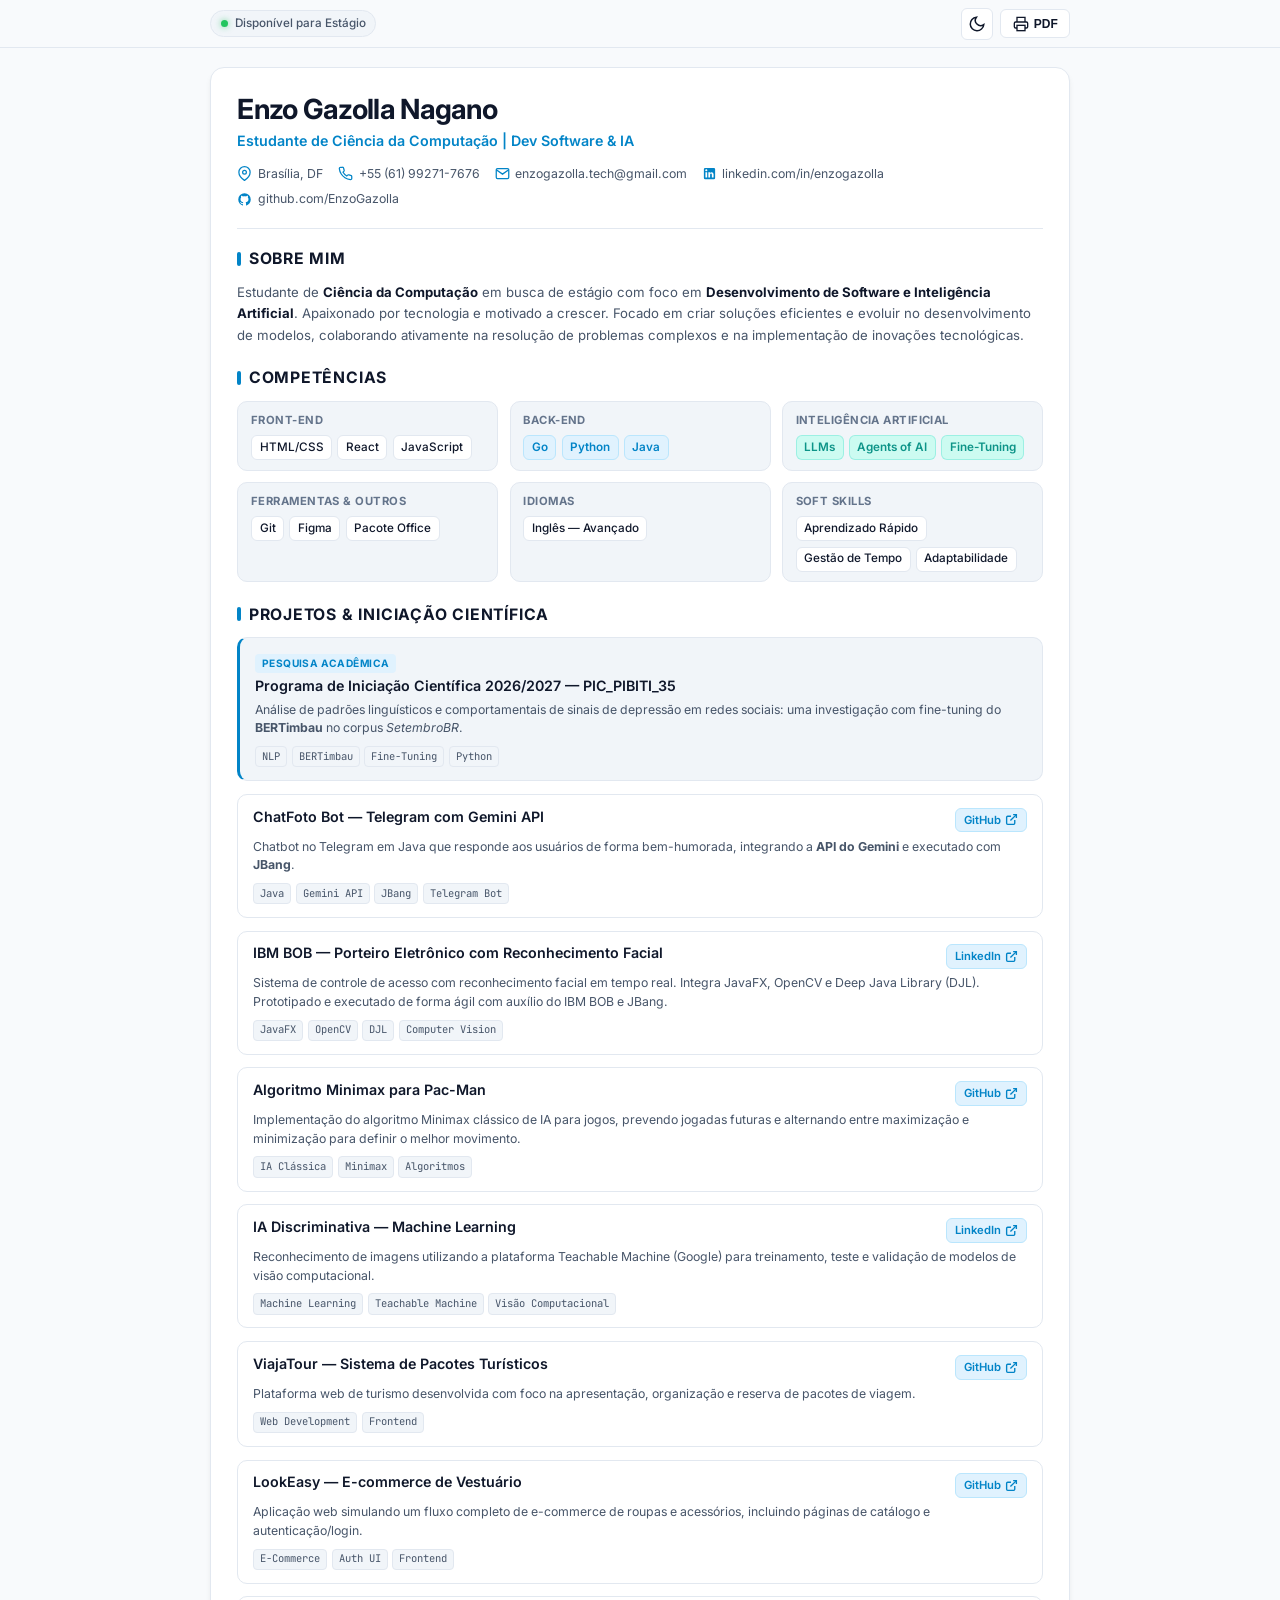
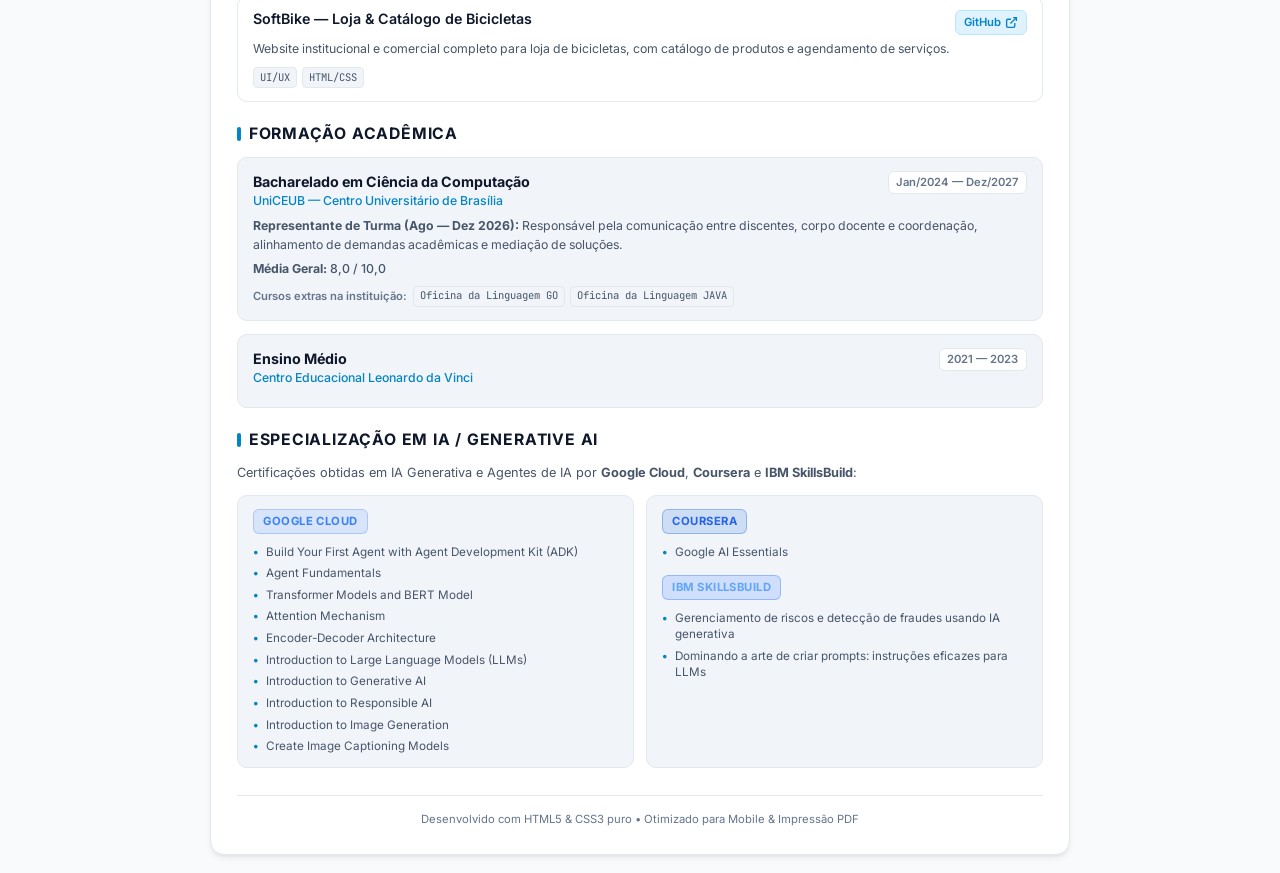
==== index.html @ aa47445e "Criacao do Curriculo" ====
<!DOCTYPE html>
<html lang="pt-BR">
<head>
  <meta charset="UTF-8">
  <meta name="viewport" content="width=device-width, initial-scale=1.0">
  <title>Currículo | Enzo Gazolla Nagano</title>
  <meta name="description" content="Currículo de Enzo Gazolla Nagano - Estudante de Ciência da Computação, Desenvolvimento de Software e Inteligência Artificial.">
  
  <!-- Fontes do Google -->
  <link rel="preconnect" href="https://fonts.googleapis.com">
  <link rel="preconnect" href="https://fonts.gstatic.com" crossorigin>
  <link href="https://fonts.googleapis.com/css2?family=Inter:wght@400;500;600;700&family=JetBrains+Mono:wght@400;500&display=swap" rel="stylesheet">
  
  <!-- Estilos -->
  <link rel="stylesheet" href="style.css">
</head>
<body>

  <!-- Barra de Ações Rápidas (Mobile / Desktop) -->
  <nav class="action-bar no-print" aria-label="Ações rápidas">
    <div class="action-bar-inner">
      <span class="status-badge"><span class="dot"></span> Disponível para Estágio</span>
      <div class="action-buttons">
        <button id="theme-toggle" class="btn btn-icon" aria-label="Alternar Tema" title="Alternar tema claro/escuro">
          <svg class="sun-icon" viewBox="0 0 24 24" width="18" height="18" fill="none" stroke="currentColor" stroke-width="2"><circle cx="12" cy="12" r="5"/><path d="M12 1v2M12 21v2M4.22 4.22l1.42 1.42M18.36 18.36l1.42 1.42M1 12h2M21 12h2M4.22 19.78l1.42-1.42M18.36 5.64l1.42-1.42"/></svg>
          <svg class="moon-icon" viewBox="0 0 24 24" width="18" height="18" fill="none" stroke="currentColor" stroke-width="2"><path d="M21 12.79A9 9 0 1 1 11.21 3 7 7 0 0 0 21 12.79z"/></svg>
        </button>
        <button onclick="window.print()" class="btn btn-outline" title="Salvar como PDF / Imprimir">
          <svg viewBox="0 0 24 24" width="16" height="16" fill="none" stroke="currentColor" stroke-width="2"><polyline points="6 9 6 2 18 2 18 9"/><path d="M6 18H4a2 2 0 0 1-2-2v-5a2 2 0 0 1 2-2h16a2 2 0 0 1 2 2v5a2 2 0 0 1-2 2h-2"/><rect x="6" y="14" width="12" height="8"/></svg>
          <span>PDF</span>
        </button>
      </div>
    </div>
  </nav>

  <!-- Container Principal do Currículo -->
  <main class="resume-container">
    
    <!-- Cabeçalho / Informações Pessoais -->
    <header class="header">
      <div class="header-main">
        <h1 class="name">Enzo Gazolla Nagano</h1>
        <p class="role-badge">Estudante de Ciência da Computação | Dev Software &amp; IA</p>
      </div>

      <!-- Links de Contato Rápidos -->
      <ul class="contact-list" aria-label="Contatos e Links">
        <li class="contact-item">
          <svg viewBox="0 0 24 24" width="15" height="15" fill="none" stroke="currentColor" stroke-width="2"><path d="M21 10c0 7-9 13-9 13s-9-6-9-13a9 9 0 0 1 18 0z"/><circle cx="12" cy="10" r="3"/></svg>
          <span>Brasília, DF</span>
        </li>
        <li class="contact-item">
          <a href="tel:+5561992717676" title="Ligar para Enzo">
            <svg viewBox="0 0 24 24" width="15" height="15" fill="none" stroke="currentColor" stroke-width="2"><path d="M22 16.92v3a2 2 0 0 1-2.18 2 19.79 19.79 0 0 1-8.63-3.07 19.5 19.5 0 0 1-6-6 19.79 19.79 0 0 1-3.07-8.67A2 2 0 0 1 4.11 2h3a2 2 0 0 1 2 1.72 12.84 12.84 0 0 0 .7 2.81 2 2 0 0 1-.45 2.11L8.09 9.91a16 16 0 0 0 6 6l1.27-1.27a2 2 0 0 1 2.11-.45 12.84 12.84 0 0 0 2.81.7A2 2 0 0 1 22 16.92z"/></svg>
            <span>+55 (61) 99271-7676</span>
          </a>
        </li>
        <li class="contact-item">
          <a href="mailto:enzogazolla.tech@gmail.com" title="Enviar e-mail">
            <svg viewBox="0 0 24 24" width="15" height="15" fill="none" stroke="currentColor" stroke-width="2"><path d="M4 4h16c1.1 0 2 .9 2 2v12c0 1.1-.9 2-2 2H4c-1.1 0-2-.9-2-2V6c0-1.1.9-2 2-2z"/><polyline points="22,6 12,13 2,6"/></svg>
            <span>enzogazolla.tech@gmail.com</span>
          </a>
        </li>
        <li class="contact-item">
          <a href="https://www.linkedin.com/in/enzogazolla" target="_blank" rel="noopener noreferrer" title="LinkedIn de Enzo Gazolla">
            <svg viewBox="0 0 24 24" width="15" height="15" fill="currentColor"><path d="M19 3a2 2 0 0 1 2 2v14a2 2 0 0 1-2 2H5a2 2 0 0 1-2-2V5a2 2 0 0 1 2-2h14m-.5 15.5v-5.3a3.26 3.26 0 0 0-3.26-3.26c-.85 0-1.84.52-2.28 1.3v-1.11h-2.79v8.37h2.79v-4.93c0-.77.62-1.4 1.39-1.4a1.4 1.4 0 0 1 1.4 1.4v4.93h2.75M6.88 8.56a1.68 1.68 0 0 0 1.68-1.68c0-.93-.75-1.69-1.68-1.69a1.69 1.69 0 0 0-1.69 1.69c0 .93.76 1.68 1.69 1.68m1.39 9.94v-8.37H5.5v8.37h2.77z"/></svg>
            <span>linkedin.com/in/enzogazolla</span>
          </a>
        </li>
        <li class="contact-item">
          <a href="https://github.com/EnzoGazolla" target="_blank" rel="noopener noreferrer" title="GitHub de Enzo Gazolla">
            <svg viewBox="0 0 24 24" width="15" height="15" fill="currentColor"><path d="M12 2A10 10 0 0 0 2 12c0 4.42 2.87 8.17 6.84 9.5.5.08.66-.23.66-.5v-1.69c-2.77.6-3.36-1.34-3.36-1.34-.46-1.16-1.11-1.47-1.11-1.47-.91-.62.07-.6.07-.6 1 .07 1.53 1.03 1.53 1.03.87 1.52 2.34 1.07 2.91.83.1-.65.35-1.09.63-1.34-2.22-.25-4.55-1.11-4.55-4.92 0-1.11.38-2 1.03-2.71-.1-.25-.45-1.29.1-2.64 0 0 .84-.27 2.75 1.02.79-.22 1.65-.33 2.5-.33.85 0 1.71.11 2.5.33 1.91-1.29 2.75-1.02 2.75-1.02.55 1.35.2 2.39.1 2.64.65.71 1.03 1.6 1.03 2.71 0 3.82-2.34 4.66-4.57 4.91.36.31.69.92.69 1.85V21c0 .27.16.59.67.5C19.14 20.16 22 16.42 22 12A10 10 0 0 0 12 2z"/></svg>
            <span>github.com/EnzoGazolla</span>
          </a>
        </li>
      </ul>
    </header>

    <!-- Resumo Profissional -->
    <section class="section" aria-labelledby="sec-resumo">
      <h2 id="sec-resumo" class="section-title">
        <span class="title-bar"></span> Sobre Mim
      </h2>
      <p class="summary-text">
        Estudante de <strong>Ciência da Computação</strong> em busca de estágio com foco em <strong>Desenvolvimento de Software e Inteligência Artificial</strong>. Apaixonado por tecnologia e motivado a crescer. Focado em criar soluções eficientes e evoluir no desenvolvimento de modelos, colaborando ativamente na resolução de problemas complexos e na implementação de inovações tecnológicas.
      </p>
    </section>

    <!-- Competências / Skills -->
    <section class="section" aria-labelledby="sec-skills">
      <h2 id="sec-skills" class="section-title">
        <span class="title-bar"></span> Competências
      </h2>
      
      <div class="skills-grid">
        <div class="skill-group">
          <span class="skill-category">Front-End</span>
          <div class="chips">
            <span class="chip">HTML/CSS</span>
            <span class="chip">React</span>
            <span class="chip">JavaScript</span>
          </div>
        </div>

        <div class="skill-group">
          <span class="skill-category">Back-End</span>
          <div class="chips">
            <span class="chip chip-highlight">Go</span>
            <span class="chip chip-highlight">Python</span>
            <span class="chip chip-highlight">Java</span>
          </div>
        </div>

        <div class="skill-group">
          <span class="skill-category">Inteligência Artificial</span>
          <div class="chips">
            <span class="chip chip-ai">LLMs</span>
            <span class="chip chip-ai">Agents of AI</span>
            <span class="chip chip-ai">Fine-Tuning</span>
          </div>
        </div>

        <div class="skill-group">
          <span class="skill-category">Ferramentas &amp; Outros</span>
          <div class="chips">
            <span class="chip">Git</span>
            <span class="chip">Figma</span>
            <span class="chip">Pacote Office</span>
          </div>
        </div>

        <div class="skill-group">
          <span class="skill-category">Idiomas</span>
          <div class="chips">
            <span class="chip">Inglês — Avançado</span>
          </div>
        </div>

        <div class="skill-group">
          <span class="skill-category">Soft Skills</span>
          <div class="chips">
            <span class="chip">Aprendizado Rápido</span>
            <span class="chip">Gestão de Tempo</span>
            <span class="chip">Adaptabilidade</span>
          </div>
        </div>
      </div>
    </section>

    <!-- Projetos -->
    <section class="section" aria-labelledby="sec-projetos">
      <h2 id="sec-projetos" class="section-title">
        <span class="title-bar"></span> Projetos &amp; Iniciação Científica
      </h2>

      <div class="projects-list">
        
        <!-- Projeto Destaque: Iniciação Científica -->
        <article class="project-card highlight-card">
          <div class="project-header">
            <div>
              <span class="project-tag">Pesquisa Acadêmica</span>
              <h3 class="project-title">Programa de Iniciação Científica 2026/2027 — PIC_PIBITI_35</h3>
            </div>
          </div>
          <p class="project-desc">
            Análise de padrões linguísticos e comportamentais de sinais de depressão em redes sociais: uma investigação com fine-tuning do <strong>BERTimbau</strong> no corpus <em>SetembroBR</em>.
          </p>
          <div class="project-techs">
            <span class="mini-tag">NLP</span>
            <span class="mini-tag">BERTimbau</span>
            <span class="mini-tag">Fine-Tuning</span>
            <span class="mini-tag">Python</span>
          </div>
        </article>

        <!-- ChatFoto Bot -->
        <article class="project-card">
          <div class="project-header">
            <div>
              <h3 class="project-title">ChatFoto Bot — Telegram com Gemini API</h3>
            </div>
            <a href="https://github.com/EnzoGazolla/ChatFoto" target="_blank" rel="noopener noreferrer" class="project-link" aria-label="Ver ChatFoto no GitHub">
              <span>GitHub</span>
              <svg viewBox="0 0 24 24" width="13" height="13" fill="none" stroke="currentColor" stroke-width="2.5"><path d="M18 13v6a2 2 0 0 1-2 2H5a2 2 0 0 1-2-2V8a2 2 0 0 1 2-2h6"/><polyline points="15 3 21 3 21 9"/><line x1="10" y1="14" x2="21" y2="3"/></svg>
            </a>
          </div>
          <p class="project-desc">
            Chatbot no Telegram em Java que responde aos usuários de forma bem-humorada, integrando a <strong>API do Gemini</strong> e executado com <strong>JBang</strong>.
          </p>
          <div class="project-techs">
            <span class="mini-tag">Java</span>
            <span class="mini-tag">Gemini API</span>
            <span class="mini-tag">JBang</span>
            <span class="mini-tag">Telegram Bot</span>
          </div>
        </article>

        <!-- IBM BOB -->
        <article class="project-card">
          <div class="project-header">
            <div>
              <h3 class="project-title">IBM BOB — Porteiro Eletrônico com Reconhecimento Facial</h3>
            </div>
            <a href="https://www.linkedin.com/feed/update/urn:li:activity:7481049067029118977/" target="_blank" rel="noopener noreferrer" class="project-link" aria-label="Ver demonstração no LinkedIn">
              <span>LinkedIn</span>
              <svg viewBox="0 0 24 24" width="13" height="13" fill="none" stroke="currentColor" stroke-width="2.5"><path d="M18 13v6a2 2 0 0 1-2 2H5a2 2 0 0 1-2-2V8a2 2 0 0 1 2-2h6"/><polyline points="15 3 21 3 21 9"/><line x1="10" y1="14" x2="21" y2="3"/></svg>
            </a>
          </div>
          <p class="project-desc">
            Sistema de controle de acesso com reconhecimento facial em tempo real. Integra JavaFX, OpenCV e Deep Java Library (DJL). Prototipado e executado de forma ágil com auxílio do IBM BOB e JBang.
          </p>
          <div class="project-techs">
            <span class="mini-tag">JavaFX</span>
            <span class="mini-tag">OpenCV</span>
            <span class="mini-tag">DJL</span>
            <span class="mini-tag">Computer Vision</span>
          </div>
        </article>

        <!-- Minimax Pac-Man -->
        <article class="project-card">
          <div class="project-header">
            <div>
              <h3 class="project-title">Algoritmo Minimax para Pac-Man</h3>
            </div>
            <a href="https://github.com/EnzoGazolla/PacMan" target="_blank" rel="noopener noreferrer" class="project-link" aria-label="Ver Pac-Man no GitHub">
              <span>GitHub</span>
              <svg viewBox="0 0 24 24" width="13" height="13" fill="none" stroke="currentColor" stroke-width="2.5"><path d="M18 13v6a2 2 0 0 1-2 2H5a2 2 0 0 1-2-2V8a2 2 0 0 1 2-2h6"/><polyline points="15 3 21 3 21 9"/><line x1="10" y1="14" x2="21" y2="3"/></svg>
            </a>
          </div>
          <p class="project-desc">
            Implementação do algoritmo Minimax clássico de IA para jogos, prevendo jogadas futuras e alternando entre maximização e minimização para definir o melhor movimento.
          </p>
          <div class="project-techs">
            <span class="mini-tag">IA Clássica</span>
            <span class="mini-tag">Minimax</span>
            <span class="mini-tag">Algoritmos</span>
          </div>
        </article>

        <!-- IA Discriminativa -->
        <article class="project-card">
          <div class="project-header">
            <div>
              <h3 class="project-title">IA Discriminativa — Machine Learning</h3>
            </div>
            <a href="https://www.linkedin.com/feed/update/urn:li:activity:7485376964418129920/" target="_blank" rel="noopener noreferrer" class="project-link" aria-label="Ver IA Discriminativa no LinkedIn">
              <span>LinkedIn</span>
              <svg viewBox="0 0 24 24" width="13" height="13" fill="none" stroke="currentColor" stroke-width="2.5"><path d="M18 13v6a2 2 0 0 1-2 2H5a2 2 0 0 1-2-2V8a2 2 0 0 1 2-2h6"/><polyline points="15 3 21 3 21 9"/><line x1="10" y1="14" x2="21" y2="3"/></svg>
            </a>
          </div>
          <p class="project-desc">
            Reconhecimento de imagens utilizando a plataforma Teachable Machine (Google) para treinamento, teste e validação de modelos de visão computacional.
          </p>
          <div class="project-techs">
            <span class="mini-tag">Machine Learning</span>
            <span class="mini-tag">Teachable Machine</span>
            <span class="mini-tag">Visão Computacional</span>
          </div>
        </article>

        <!-- ViajaTour -->
        <article class="project-card">
          <div class="project-header">
            <div>
              <h3 class="project-title">ViajaTour — Sistema de Pacotes Turísticos</h3>
            </div>
            <a href="https://github.com/EnzoGazolla/viajaTour" target="_blank" rel="noopener noreferrer" class="project-link" aria-label="Ver ViajaTour no GitHub">
              <span>GitHub</span>
              <svg viewBox="0 0 24 24" width="13" height="13" fill="none" stroke="currentColor" stroke-width="2.5"><path d="M18 13v6a2 2 0 0 1-2 2H5a2 2 0 0 1-2-2V8a2 2 0 0 1 2-2h6"/><polyline points="15 3 21 3 21 9"/><line x1="10" y1="14" x2="21" y2="3"/></svg>
            </a>
          </div>
          <p class="project-desc">
            Plataforma web de turismo desenvolvida com foco na apresentação, organização e reserva de pacotes de viagem.
          </p>
          <div class="project-techs">
            <span class="mini-tag">Web Development</span>
            <span class="mini-tag">Frontend</span>
          </div>
        </article>

        <!-- LookEasy -->
        <article class="project-card">
          <div class="project-header">
            <div>
              <h3 class="project-title">LookEasy — E-commerce de Vestuário</h3>
            </div>
            <a href="https://github.com/EnzoGazolla/ProjetoLookEasy" target="_blank" rel="noopener noreferrer" class="project-link" aria-label="Ver LookEasy no GitHub">
              <span>GitHub</span>
              <svg viewBox="0 0 24 24" width="13" height="13" fill="none" stroke="currentColor" stroke-width="2.5"><path d="M18 13v6a2 2 0 0 1-2 2H5a2 2 0 0 1-2-2V8a2 2 0 0 1 2-2h6"/><polyline points="15 3 21 3 21 9"/><line x1="10" y1="14" x2="21" y2="3"/></svg>
            </a>
          </div>
          <p class="project-desc">
            Aplicação web simulando um fluxo completo de e-commerce de roupas e acessórios, incluindo páginas de catálogo e autenticação/login.
          </p>
          <div class="project-techs">
            <span class="mini-tag">E-Commerce</span>
            <span class="mini-tag">Auth UI</span>
            <span class="mini-tag">Frontend</span>
          </div>
        </article>

        <!-- SoftBike -->
        <article class="project-card">
          <div class="project-header">
            <div>
              <h3 class="project-title">SoftBike — Loja &amp; Catálogo de Bicicletas</h3>
            </div>
            <a href="https://github.com/EnzoGazolla/SoftBike" target="_blank" rel="noopener noreferrer" class="project-link" aria-label="Ver SoftBike no GitHub">
              <span>GitHub</span>
              <svg viewBox="0 0 24 24" width="13" height="13" fill="none" stroke="currentColor" stroke-width="2.5"><path d="M18 13v6a2 2 0 0 1-2 2H5a2 2 0 0 1-2-2V8a2 2 0 0 1 2-2h6"/><polyline points="15 3 21 3 21 9"/><line x1="10" y1="14" x2="21" y2="3"/></svg>
            </a>
          </div>
          <p class="project-desc">
            Website institucional e comercial completo para loja de bicicletas, com catálogo de produtos e agendamento de serviços.
          </p>
          <div class="project-techs">
            <span class="mini-tag">UI/UX</span>
            <span class="mini-tag">HTML/CSS</span>
          </div>
        </article>

      </div>
    </section>

    <!-- Educação e Formação -->
    <section class="section" aria-labelledby="sec-educacao">
      <h2 id="sec-educacao" class="section-title">
        <span class="title-bar"></span> Formação Acadêmica
      </h2>

      <div class="timeline">
        <div class="timeline-item">
          <div class="timeline-header">
            <div>
              <h3 class="timeline-role">Bacharelado em Ciência da Computação</h3>
              <p class="timeline-place">UniCEUB — Centro Universitário de Brasília</p>
            </div>
            <span class="timeline-period">Jan/2024 — Dez/2027</span>
          </div>
          <div class="timeline-content">
            <p><strong>Representante de Turma (Ago — Dez 2026):</strong> Responsável pela comunicação entre discentes, corpo docente e coordenação, alinhamento de demandas acadêmicas e mediação de soluções.</p>
            <p class="meta-info"><strong>Média Geral:</strong> 8,0 / 10,0</p>
            <div class="extra-courses">
              <span class="extra-label">Cursos extras na instituição:</span>
              <span class="mini-tag">Oficina da Linguagem GO</span>
              <span class="mini-tag">Oficina da Linguagem JAVA</span>
            </div>
          </div>
        </div>

        <div class="timeline-item">
          <div class="timeline-header">
            <div>
              <h3 class="timeline-role">Ensino Médio</h3>
              <p class="timeline-place">Centro Educacional Leonardo da Vinci</p>
            </div>
            <span class="timeline-period">2021 — 2023</span>
          </div>
        </div>
      </div>
    </section>

    <!-- Especialização & Certificações em IA -->
    <section class="section" aria-labelledby="sec-certificacoes">
      <h2 id="sec-certificacoes" class="section-title">
        <span class="title-bar"></span> Especialização em IA / Generative AI
      </h2>
      <p class="section-subtitle">
        Certificações obtidas em IA Generativa e Agentes de IA por <strong>Google Cloud</strong>, <strong>Coursera</strong> e <strong>IBM SkillsBuild</strong>:
      </p>

      <div class="cert-grid">
        <div class="cert-card">
          <span class="cert-badge google">Google Cloud</span>
          <ul class="cert-list">
            <li>Build Your First Agent with Agent Development Kit (ADK)</li>
            <li>Agent Fundamentals</li>
            <li>Transformer Models and BERT Model</li>
            <li>Attention Mechanism</li>
            <li>Encoder-Decoder Architecture</li>
            <li>Introduction to Large Language Models (LLMs)</li>
            <li>Introduction to Generative AI</li>
            <li>Introduction to Responsible AI</li>
            <li>Introduction to Image Generation</li>
            <li>Create Image Captioning Models</li>
          </ul>
        </div>

        <div class="cert-card">
          <span class="cert-badge coursera">Coursera</span>
          <ul class="cert-list">
            <li>Google AI Essentials</li>
          </ul>
          
          <span class="cert-badge ibm" style="margin-top: 1rem;">IBM SkillsBuild</span>
          <ul class="cert-list">
            <li>Gerenciamento de riscos e detecção de fraudes usando IA generativa</li>
            <li>Dominando a arte de criar prompts: instruções eficazes para LLMs</li>
          </ul>
        </div>
      </div>
    </section>

    <!-- Rodapé Discreto -->
    <footer class="footer no-print">
      <p>Desenvolvido com HTML5 &amp; CSS3 puro • Otimizado para Mobile &amp; Impressão PDF</p>
    </footer>

  </main>

  <!-- Script para alternância de tema Claro/Escuro -->
  <script>
    const themeToggleBtn = document.getElementById('theme-toggle');
    const prefersDarkScheme = window.matchMedia('(prefers-color-scheme: dark)');
    
    // Verificar preferência salva no LocalStorage ou sistema
    const currentTheme = localStorage.getItem('theme') || (prefersDarkScheme.matches ? 'dark' : 'light');
    document.documentElement.setAttribute('data-theme', currentTheme);

    themeToggleBtn.addEventListener('click', () => {
      let theme = document.documentElement.getAttribute('data-theme');
      let newTheme = theme === 'dark' ? 'light' : 'dark';
      document.documentElement.setAttribute('data-theme', newTheme);
      localStorage.setItem('theme', newTheme);
    });
  </script>
</body>
</html>
---- style.css ----
/* ==========================================================================
   Currículo Web - Enzo Gazolla Nagano
   Design Moderno, Responsivo, Mobile-First e Pronto para Impressão / PDF
   ========================================================================== */

/* --------------------------------------------------------------------------
   1. Variáveis & Temas (Claro e Escuro)
   -------------------------------------------------------------------------- */
:root {
  /* Paleta Base - Modo Claro */
  --bg-body: #f8fafc;
  --bg-card: #ffffff;
  --bg-card-subtle: #f1f5f9;
  --bg-hover: #e2e8f0;
  
  --text-main: #0f172a;
  --text-muted: #475569;
  --text-light: #64748b;
  
  --primary: #0284c7;
  --primary-hover: #0369a1;
  --primary-subtle: #e0f2fe;
  --primary-border: #bae6fd;

  --accent: #0d9488;
  --accent-subtle: #ccfbf1;
  
  --border-color: #e2e8f0;
  --border-card: #e2e8f0;
  
  --shadow-sm: 0 1px 3px rgba(0, 0, 0, 0.05);
  --shadow-md: 0 4px 6px -1px rgba(0, 0, 0, 0.07), 0 2px 4px -2px rgba(0, 0, 0, 0.05);

  --font-sans: 'Inter', -apple-system, BlinkMacSystemFont, "Segoe UI", Roboto, sans-serif;
  --font-mono: 'JetBrains Mono', monospace;

  --radius-sm: 6px;
  --radius-md: 10px;
  --radius-lg: 14px;
}

[data-theme="dark"] {
  /* Paleta Base - Modo Escuro (Tech Slate Navy) */
  --bg-body: #0b0f17;
  --bg-card: #131b2a;
  --bg-card-subtle: #1a2436;
  --bg-hover: #222f46;
  
  --text-main: #f1f5f9;
  --text-muted: #94a3b8;
  --text-light: #64748b;
  
  --primary: #38bdf8;
  --primary-hover: #7dd3fc;
  --primary-subtle: rgba(56, 189, 248, 0.12);
  --primary-border: rgba(56, 189, 248, 0.25);

  --accent: #2dd4bf;
  --accent-subtle: rgba(45, 212, 191, 0.12);
  
  --border-color: #243044;
  --border-card: #1f2c3f;
  
  --shadow-sm: 0 1px 3px rgba(0, 0, 0, 0.4);
  --shadow-md: 0 4px 10px rgba(0, 0, 0, 0.4);
}

/* --------------------------------------------------------------------------
   2. Reset & Estilos Base
   -------------------------------------------------------------------------- */
* {
  margin: 0;
  padding: 0;
  box-sizing: border-box;
}

html {
  font-size: 15px; /* Tamanho base ideal para legibilidade compacta */
  scroll-behavior: smooth;
}

body {
  font-family: var(--font-sans);
  background-color: var(--bg-body);
  color: var(--text-main);
  line-height: 1.5;
  transition: background-color 0.25s ease, color 0.25s ease;
  -webkit-font-smoothing: antialiased;
  -moz-osx-font-smoothing: grayscale;
}

a {
  color: inherit;
  text-decoration: none;
  transition: color 0.18s ease;
}

/* --------------------------------------------------------------------------
   3. Barra de Ações Rápidas (Topo)
   -------------------------------------------------------------------------- */
.action-bar {
  position: sticky;
  top: 0;
  z-index: 100;
  background: var(--bg-body);
  backdrop-filter: blur(8px);
  -webkit-backdrop-filter: blur(8px);
  border-bottom: 1px solid var(--border-color);
  padding: 0.5rem 1rem;
}

.action-bar-inner {
  max-width: 860px;
  margin: 0 auto;
  display: flex;
  align-items: center;
  justify-content: space-between;
}

.status-badge {
  display: inline-flex;
  align-items: center;
  gap: 0.45rem;
  font-size: 0.78rem;
  font-weight: 500;
  color: var(--text-muted);
  background: var(--bg-card-subtle);
  padding: 0.25rem 0.65rem;
  border-radius: 999px;
  border: 1px solid var(--border-color);
}

.status-badge .dot {
  width: 7px;
  height: 7px;
  background-color: #22c55e;
  border-radius: 50%;
  box-shadow: 0 0 6px rgba(34, 197, 94, 0.6);
  animation: pulse-dot 2s infinite ease-in-out;
}

@keyframes pulse-dot {
  0%, 100% { opacity: 1; transform: scale(1); }
  50% { opacity: 0.5; transform: scale(0.85); }
}

.action-buttons {
  display: flex;
  align-items: center;
  gap: 0.5rem;
}

.btn {
  display: inline-flex;
  align-items: center;
  gap: 0.35rem;
  font-size: 0.8rem;
  font-weight: 600;
  padding: 0.35rem 0.75rem;
  border-radius: var(--radius-sm);
  cursor: pointer;
  border: 1px solid var(--border-color);
  background: var(--bg-card);
  color: var(--text-main);
  transition: all 0.18s ease;
}

.btn:hover {
  background: var(--bg-hover);
  border-color: var(--primary);
  color: var(--primary);
}

.btn-icon {
  padding: 0.35rem;
  width: 32px;
  height: 32px;
  justify-content: center;
}

/* Ícone do tema dinâmico */
.sun-icon { display: none; }
.moon-icon { display: block; }

[data-theme="dark"] .sun-icon { display: block; color: #f59e0b; }
[data-theme="dark"] .moon-icon { display: none; }

/* --------------------------------------------------------------------------
   4. Estrutura Principal (Container)
   -------------------------------------------------------------------------- */
.resume-container {
  max-width: 860px;
  margin: 1.25rem auto;
  padding: 1.75rem;
  background: var(--bg-card);
  border-radius: var(--radius-lg);
  border: 1px solid var(--border-card);
  box-shadow: var(--shadow-md);
}

/* --------------------------------------------------------------------------
   5. Cabeçalho / Informações Pessoais
   -------------------------------------------------------------------------- */
.header {
  border-bottom: 1px solid var(--border-color);
  padding-bottom: 1.25rem;
  margin-bottom: 1.25rem;
}

.name {
  font-size: 1.85rem;
  font-weight: 700;
  letter-spacing: -0.025em;
  color: var(--text-main);
  line-height: 1.15;
  margin-bottom: 0.25rem;
}

.role-badge {
  font-size: 0.95rem;
  color: var(--primary);
  font-weight: 600;
  margin-bottom: 0.9rem;
}

.contact-list {
  display: flex;
  flex-wrap: wrap;
  gap: 0.5rem 1rem;
  list-style: none;
}

.contact-item {
  display: inline-flex;
  align-items: center;
  gap: 0.4rem;
  font-size: 0.82rem;
  color: var(--text-muted);
}

.contact-item svg {
  color: var(--primary);
  flex-shrink: 0;
}

.contact-item a {
  display: inline-flex;
  align-items: center;
  gap: 0.35rem;
  color: var(--text-muted);
}

.contact-item a:hover {
  color: var(--primary);
  text-decoration: underline;
}

/* --------------------------------------------------------------------------
   6. Seções & Títulos
   -------------------------------------------------------------------------- */
.section {
  margin-bottom: 1.35rem;
}

.section-title {
  display: flex;
  align-items: center;
  gap: 0.5rem;
  font-size: 1.05rem;
  font-weight: 700;
  text-transform: uppercase;
  letter-spacing: 0.05em;
  color: var(--text-main);
  margin-bottom: 0.75rem;
}

.title-bar {
  display: inline-block;
  width: 4px;
  height: 14px;
  background-color: var(--primary);
  border-radius: 2px;
}

.section-subtitle {
  font-size: 0.85rem;
  color: var(--text-muted);
  margin-bottom: 0.85rem;
}

.summary-text {
  font-size: 0.88rem;
  color: var(--text-muted);
  line-height: 1.6;
}

.summary-text strong {
  color: var(--text-main);
}

/* --------------------------------------------------------------------------
   7. Competências (Chips & Tags)
   -------------------------------------------------------------------------- */
.skills-grid {
  display: grid;
  grid-template-columns: repeat(auto-fit, minmax(240px, 1fr));
  gap: 0.75rem;
}

.skill-group {
  background: var(--bg-card-subtle);
  border: 1px solid var(--border-color);
  padding: 0.65rem 0.85rem;
  border-radius: var(--radius-md);
}

.skill-category {
  display: block;
  font-size: 0.75rem;
  font-weight: 700;
  text-transform: uppercase;
  letter-spacing: 0.04em;
  color: var(--text-light);
  margin-bottom: 0.45rem;
}

.chips {
  display: flex;
  flex-wrap: wrap;
  gap: 0.35rem;
}

.chip {
  font-size: 0.78rem;
  font-weight: 500;
  background: var(--bg-card);
  color: var(--text-main);
  border: 1px solid var(--border-color);
  padding: 0.18rem 0.5rem;
  border-radius: var(--radius-sm);
  white-space: nowrap;
}

.chip-highlight {
  background: var(--primary-subtle);
  border-color: var(--primary-border);
  color: var(--primary);
  font-weight: 600;
}

.chip-ai {
  background: var(--accent-subtle);
  border-color: rgba(45, 212, 191, 0.3);
  color: var(--accent);
  font-weight: 600;
}

/* --------------------------------------------------------------------------
   8. Projetos & Iniciação Científica
   -------------------------------------------------------------------------- */
.projects-list {
  display: grid;
  grid-template-columns: 1fr;
  gap: 0.85rem;
}

.project-card {
  background: var(--bg-card);
  border: 1px solid var(--border-color);
  border-radius: var(--radius-md);
  padding: 0.85rem 1rem;
  transition: transform 0.15s ease, border-color 0.15s ease, box-shadow 0.15s ease;
}

.project-card:hover {
  border-color: var(--primary);
  box-shadow: var(--shadow-sm);
}

.highlight-card {
  border-left: 3px solid var(--primary);
  background: var(--bg-card-subtle);
}

.project-header {
  display: flex;
  justify-content: space-between;
  align-items: flex-start;
  gap: 0.75rem;
  margin-bottom: 0.35rem;
}

.project-tag {
  display: inline-block;
  font-size: 0.68rem;
  font-weight: 700;
  text-transform: uppercase;
  letter-spacing: 0.04em;
  color: var(--primary);
  background: var(--primary-subtle);
  padding: 0.12rem 0.45rem;
  border-radius: 4px;
  margin-bottom: 0.25rem;
}

.project-title {
  font-size: 0.95rem;
  font-weight: 600;
  color: var(--text-main);
  line-height: 1.3;
}

.project-link {
  display: inline-flex;
  align-items: center;
  gap: 0.25rem;
  font-size: 0.75rem;
  font-weight: 600;
  color: var(--primary);
  background: var(--primary-subtle);
  border: 1px solid var(--primary-border);
  padding: 0.2rem 0.55rem;
  border-radius: var(--radius-sm);
  flex-shrink: 0;
  transition: all 0.15s ease;
}

.project-link:hover {
  background: var(--primary);
  color: #ffffff;
}

.project-desc {
  font-size: 0.82rem;
  color: var(--text-muted);
  line-height: 1.5;
  margin-bottom: 0.55rem;
}

.project-techs {
  display: flex;
  flex-wrap: wrap;
  gap: 0.3rem;
}

.mini-tag {
  font-size: 0.7rem;
  font-family: var(--font-mono);
  background: var(--bg-card-subtle);
  color: var(--text-muted);
  border: 1px solid var(--border-color);
  padding: 0.12rem 0.4rem;
  border-radius: 4px;
}

/* --------------------------------------------------------------------------
   9. Linha do Tempo (Formação Acadêmica)
   -------------------------------------------------------------------------- */
.timeline {
  display: flex;
  flex-direction: column;
  gap: 0.9rem;
}

.timeline-item {
  background: var(--bg-card-subtle);
  border: 1px solid var(--border-color);
  border-radius: var(--radius-md);
  padding: 0.85rem 1rem;
}

.timeline-header {
  display: flex;
  justify-content: space-between;
  align-items: flex-start;
  flex-wrap: wrap;
  gap: 0.35rem 1rem;
  margin-bottom: 0.45rem;
}

.timeline-role {
  font-size: 0.95rem;
  font-weight: 700;
  color: var(--text-main);
}

.timeline-place {
  font-size: 0.82rem;
  color: var(--primary);
  font-weight: 500;
}

.timeline-period {
  font-size: 0.75rem;
  font-weight: 600;
  color: var(--text-light);
  background: var(--bg-card);
  border: 1px solid var(--border-color);
  padding: 0.15rem 0.5rem;
  border-radius: var(--radius-sm);
  white-space: nowrap;
}

.timeline-content {
  font-size: 0.82rem;
  color: var(--text-muted);
  line-height: 1.5;
}

.meta-info {
  margin-top: 0.35rem;
  font-weight: 500;
}

.extra-courses {
  display: flex;
  align-items: center;
  flex-wrap: wrap;
  gap: 0.35rem;
  margin-top: 0.5rem;
}

.extra-label {
  font-size: 0.75rem;
  font-weight: 600;
  color: var(--text-light);
}

/* --------------------------------------------------------------------------
   10. Certificações & Especializações
   -------------------------------------------------------------------------- */
.cert-grid {
  display: grid;
  grid-template-columns: repeat(auto-fit, minmax(260px, 1fr));
  gap: 0.85rem;
}

.cert-card {
  background: var(--bg-card-subtle);
  border: 1px solid var(--border-color);
  border-radius: var(--radius-md);
  padding: 0.85rem 1rem;
}

.cert-badge {
  display: inline-block;
  font-size: 0.75rem;
  font-weight: 700;
  text-transform: uppercase;
  letter-spacing: 0.04em;
  padding: 0.2rem 0.6rem;
  border-radius: var(--radius-sm);
  margin-bottom: 0.65rem;
}

.cert-badge.google {
  background: rgba(66, 133, 244, 0.15);
  color: #3b82f6;
  border: 1px solid rgba(66, 133, 244, 0.3);
}

.cert-badge.coursera {
  background: rgba(0, 86, 210, 0.15);
  color: #2563eb;
  border: 1px solid rgba(0, 86, 210, 0.3);
}

.cert-badge.ibm {
  background: rgba(15, 98, 254, 0.15);
  color: #60a5fa;
  border: 1px solid rgba(15, 98, 254, 0.3);
}

.cert-list {
  list-style: none;
  display: flex;
  flex-direction: column;
  gap: 0.35rem;
}

.cert-list li {
  font-size: 0.78rem;
  color: var(--text-muted);
  position: relative;
  padding-left: 0.85rem;
  line-height: 1.4;
}

.cert-list li::before {
  content: "•";
  position: absolute;
  left: 0;
  color: var(--primary);
  font-weight: bold;
}

/* --------------------------------------------------------------------------
   11. Rodapé
   -------------------------------------------------------------------------- */
.footer {
  text-align: center;
  font-size: 0.75rem;
  color: var(--text-light);
  margin-top: 1.75rem;
  padding-top: 1rem;
  border-top: 1px solid var(--border-color);
}

/* --------------------------------------------------------------------------
   12. Otimização Mobile (Telas pequenas: smartphones)
   -------------------------------------------------------------------------- */
@media screen and (max-width: 640px) {
  html {
    font-size: 14px; /* Otimização para telas compactas */
  }

  .resume-container {
    margin: 0;
    padding: 1.15rem 1rem;
    border-radius: 0;
    border-left: none;
    border-right: none;
    box-shadow: none;
  }

  .action-bar {
    padding: 0.4rem 0.85rem;
  }

  .name {
    font-size: 1.55rem;
  }

  .contact-list {
    flex-direction: column;
    gap: 0.35rem;
  }

  .contact-item {
    font-size: 0.8rem;
  }

  .skills-grid {
    grid-template-columns: 1fr;
  }

  .cert-grid {
    grid-template-columns: 1fr;
  }

  .timeline-header {
    flex-direction: column;
    align-items: flex-start;
  }

  .timeline-period {
    align-self: flex-start;
  }

  .project-header {
    flex-direction: column;
    align-items: flex-start;
  }

  .project-link {
    margin-top: 0.3rem;
  }
}

/* --------------------------------------------------------------------------
   13. Otimização para Impressão / Salvar PDF (@media print)
   -------------------------------------------------------------------------- */
@media print {
  @page {
    size: A4;
    margin: 10mm 12mm;
  }

  html, body {
    background: #ffffff !important;
    color: #000000 !important;
    font-size: 11pt;
  }

  .no-print {
    display: none !important;
  }

  .resume-container {
    max-width: 100% !important;
    margin: 0 !important;
    padding: 0 !important;
    border: none !important;
    box-shadow: none !important;
    background: #ffffff !important;
  }

  .name {
    color: #000000 !important;
    font-size: 18pt !important;
  }

  .role-badge {
    color: #0284c7 !important;
    font-size: 11pt !important;
  }

  .title-bar {
    background-color: #0284c7 !important;
    -webkit-print-color-adjust: exact;
    print-color-adjust: exact;
  }

  .section {
    margin-bottom: 12pt !important;
    page-break-inside: avoid;
    break-inside: avoid;
  }

  .project-card, .timeline-item, .skill-group, .cert-card {
    background: #ffffff !important;
    border: 1px solid #d1d5db !important;
    page-break-inside: avoid;
    break-inside: avoid;
    box-shadow: none !important;
  }

  .chip, .mini-tag {
    background: #f3f4f6 !important;
    color: #111827 !important;
    border: 1px solid #d1d5db !important;
    -webkit-print-color-adjust: exact;
    print-color-adjust: exact;
  }

  .chip-highlight, .chip-ai {
    font-weight: 600;
  }

  a {
    color: #0284c7 !important;
    text-decoration: none !important;
  }

  .project-link {
    border: 1px solid #9ca3af !important;
    color: #000000 !important;
    background: #ffffff !important;
  }
}
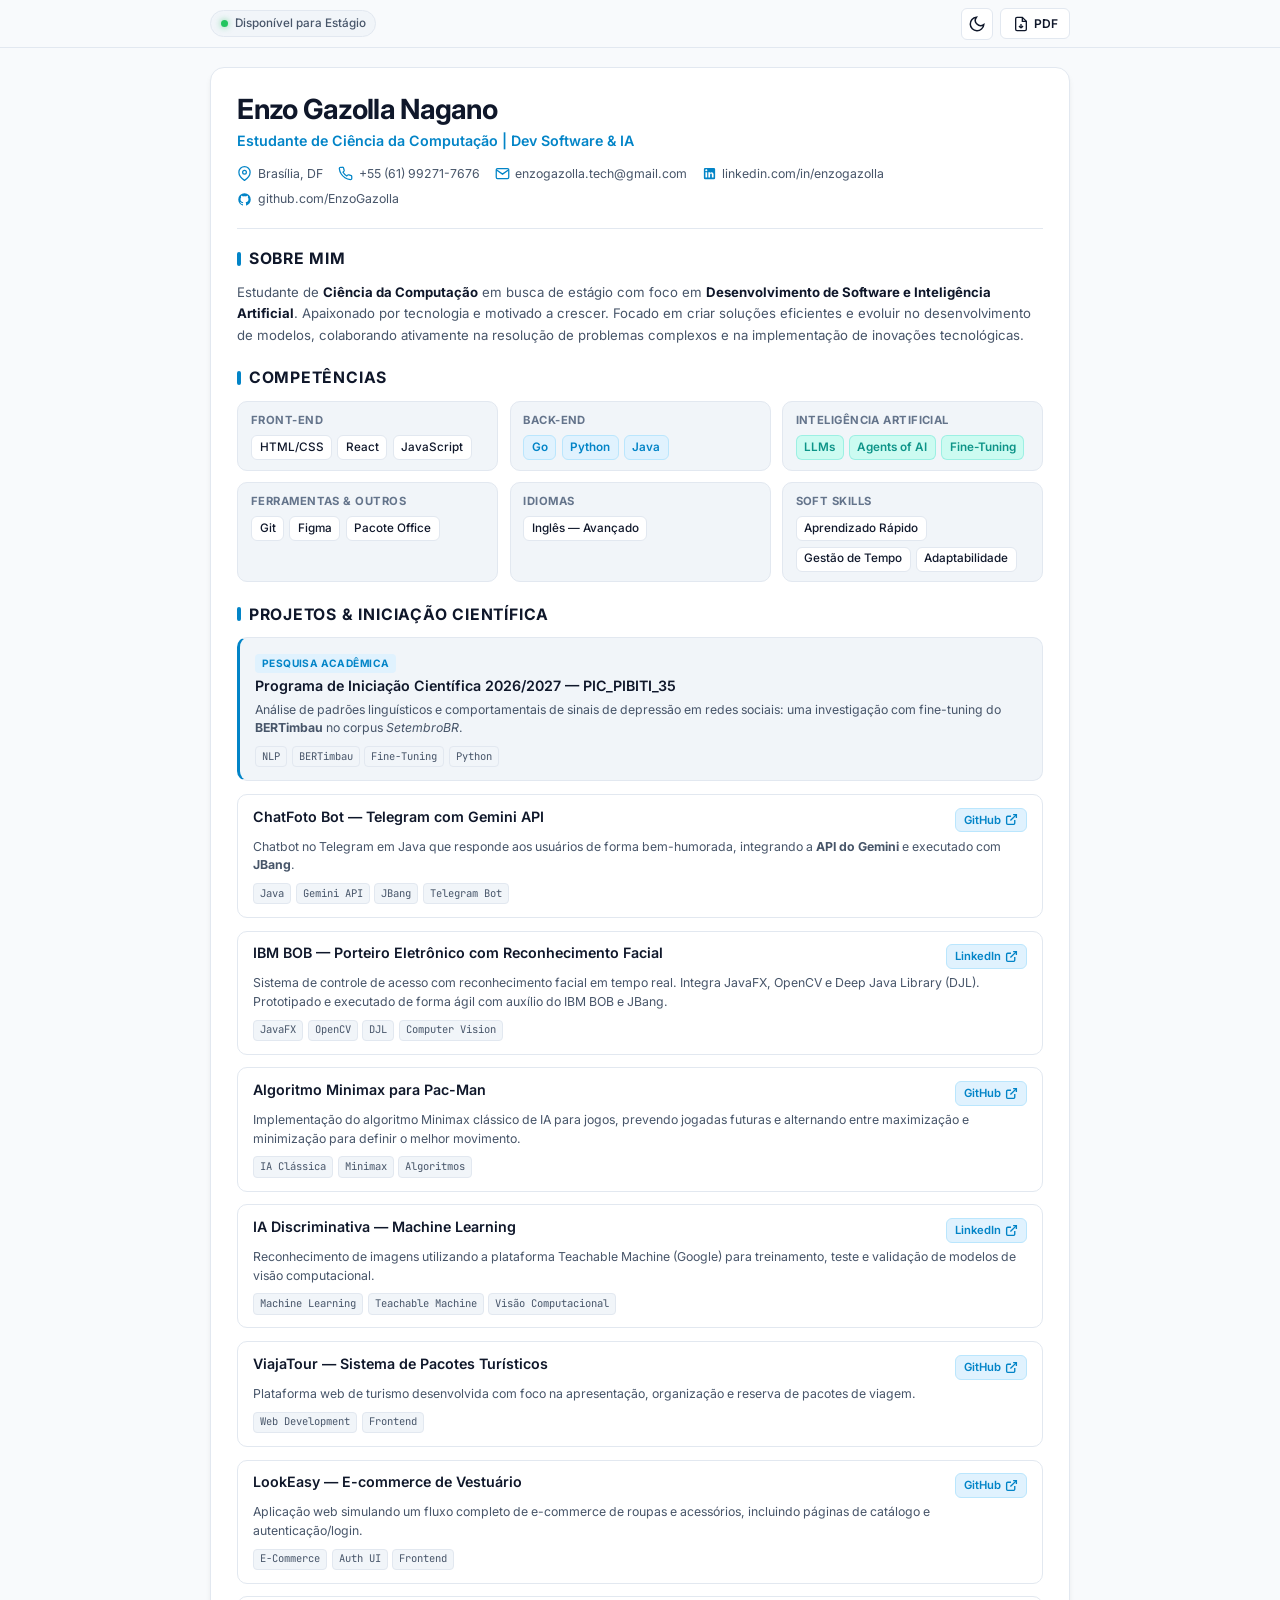
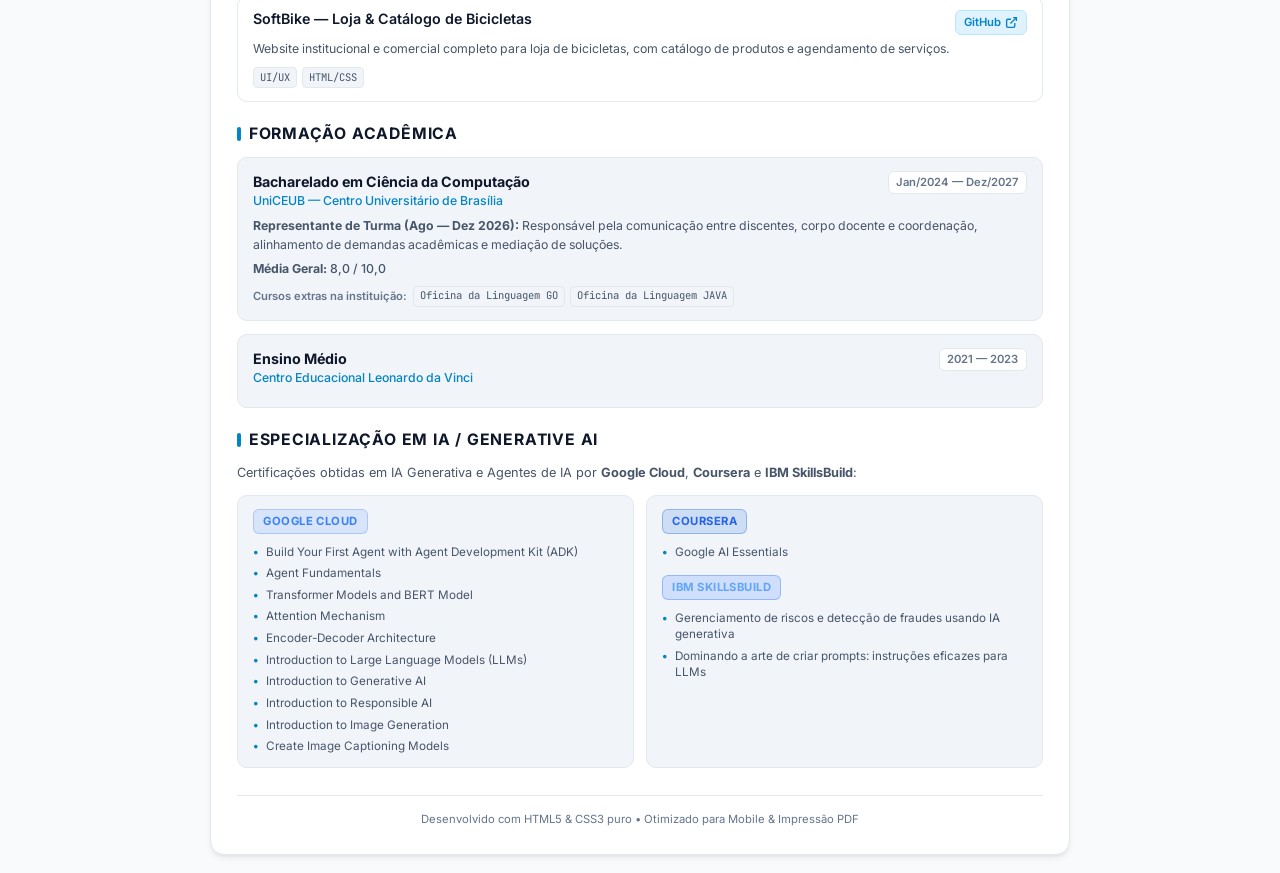
==== commit fbfdd0c3: "Atualizacao do repositorio" ====
--- a/index.html
+++ b/index.html
@@ -25,10 +25,10 @@
           <svg class="sun-icon" viewBox="0 0 24 24" width="18" height="18" fill="none" stroke="currentColor" stroke-width="2"><circle cx="12" cy="12" r="5"/><path d="M12 1v2M12 21v2M4.22 4.22l1.42 1.42M18.36 18.36l1.42 1.42M1 12h2M21 12h2M4.22 19.78l1.42-1.42M18.36 5.64l1.42-1.42"/></svg>
           <svg class="moon-icon" viewBox="0 0 24 24" width="18" height="18" fill="none" stroke="currentColor" stroke-width="2"><path d="M21 12.79A9 9 0 1 1 11.21 3 7 7 0 0 0 21 12.79z"/></svg>
         </button>
-        <button onclick="window.print()" class="btn btn-outline" title="Salvar como PDF / Imprimir">
-          <svg viewBox="0 0 24 24" width="16" height="16" fill="none" stroke="currentColor" stroke-width="2"><polyline points="6 9 6 2 18 2 18 9"/><path d="M6 18H4a2 2 0 0 1-2-2v-5a2 2 0 0 1 2-2h16a2 2 0 0 1 2 2v5a2 2 0 0 1-2 2h-2"/><rect x="6" y="14" width="12" height="8"/></svg>
+        <a href="./Currículo - EnzoGazollaNagano.pdf" target="_blank" rel="noopener noreferrer" class="btn btn-outline" title="Visualizar / Baixar Currículo em PDF">
+          <svg viewBox="0 0 24 24" width="16" height="16" fill="none" stroke="currentColor" stroke-width="2"><path d="M14 2H6a2 2 0 0 0-2 2v16a2 2 0 0 0 2 2h12a2 2 0 0 0 2-2V8z"/><polyline points="14 2 14 8 20 8"/><line x1="12" y1="18" x2="12" y2="12"/><line x1="9" y1="15" x2="12" y2="18"/><line x1="15" y1="15" x2="12" y2="18"/></svg>
           <span>PDF</span>
-        </button>
+        </a>
       </div>
     </div>
   </nav>
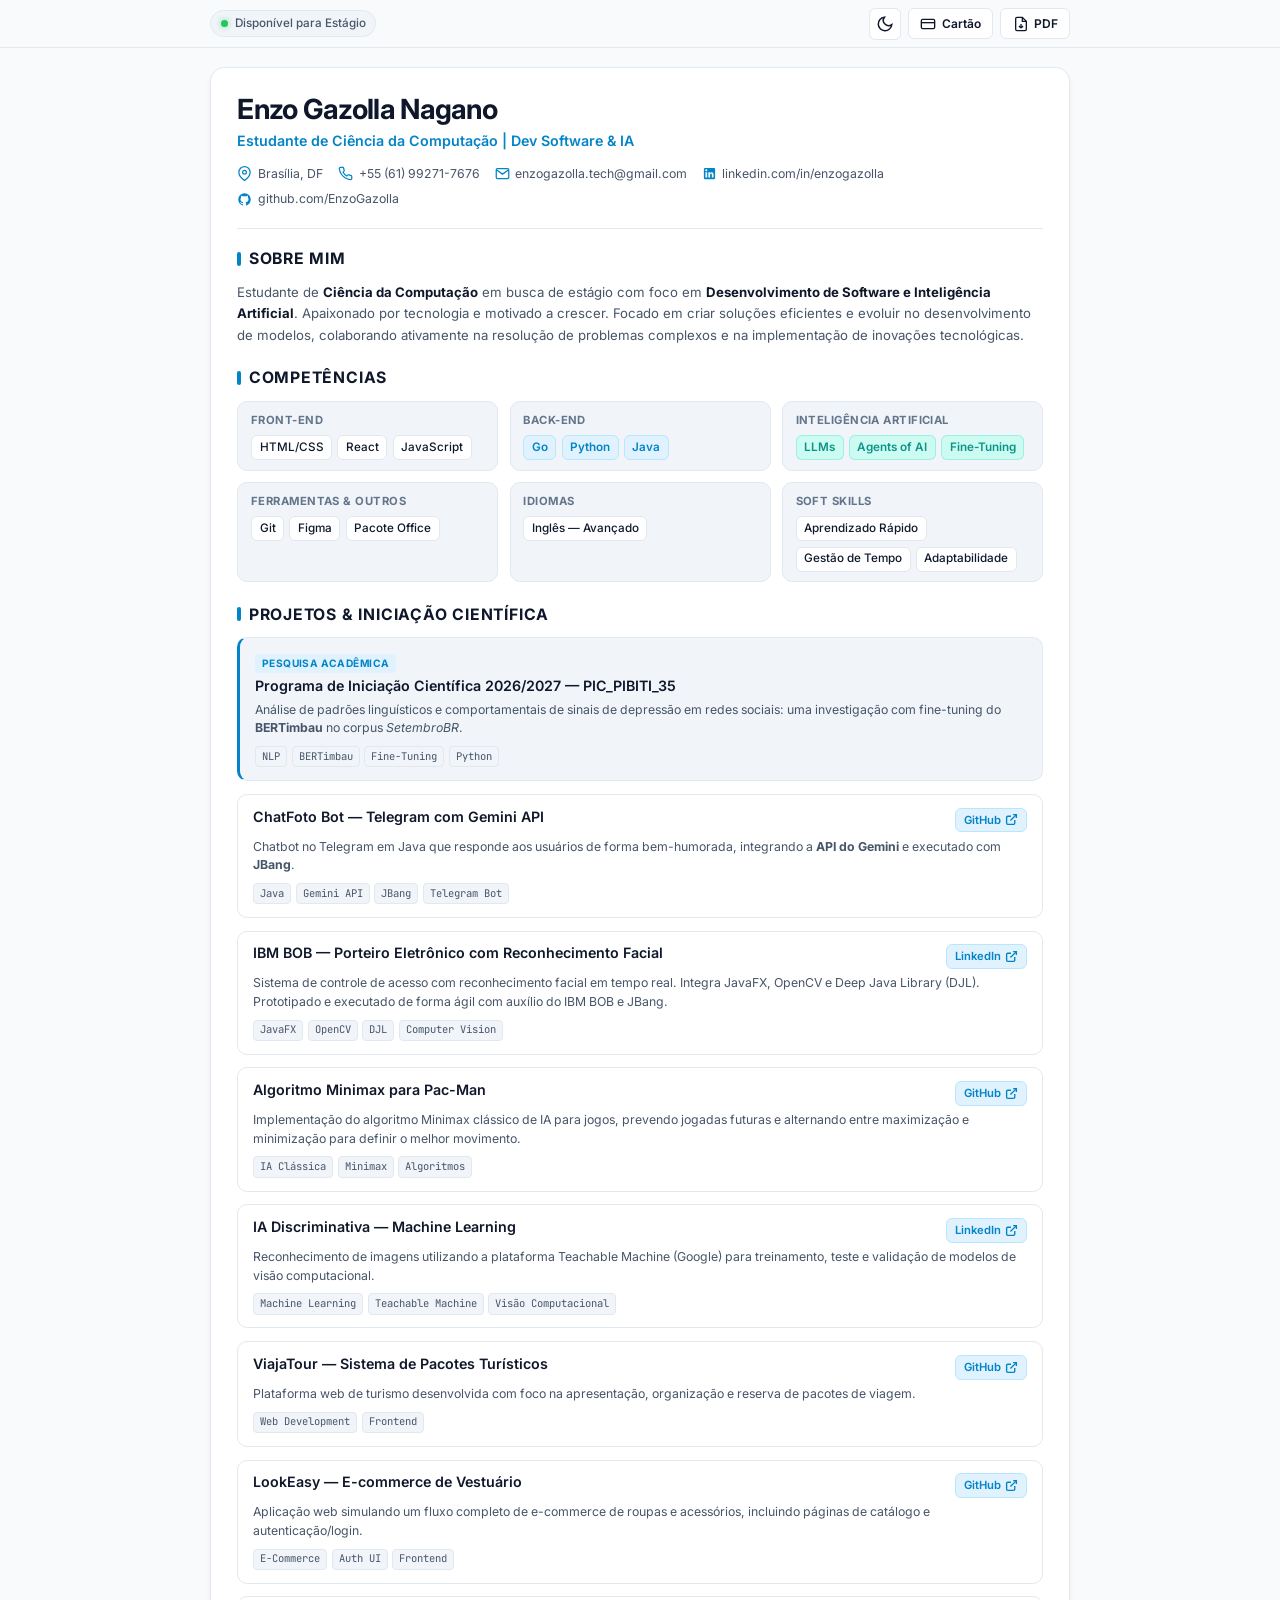
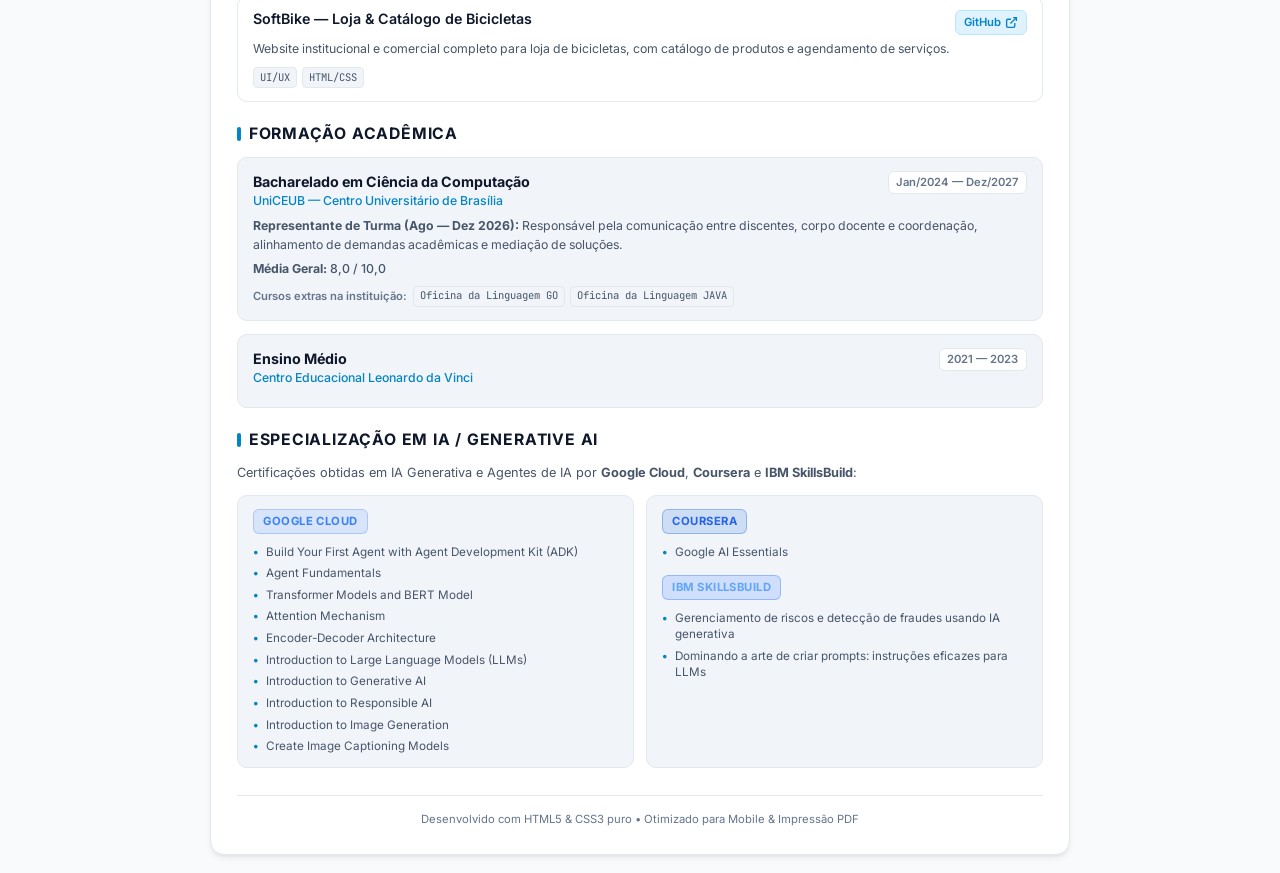
==== commit 88481d32: "Adicoes" ====
--- a/index.html
+++ b/index.html
@@ -25,6 +25,10 @@
           <svg class="sun-icon" viewBox="0 0 24 24" width="18" height="18" fill="none" stroke="currentColor" stroke-width="2"><circle cx="12" cy="12" r="5"/><path d="M12 1v2M12 21v2M4.22 4.22l1.42 1.42M18.36 18.36l1.42 1.42M1 12h2M21 12h2M4.22 19.78l1.42-1.42M18.36 5.64l1.42-1.42"/></svg>
           <svg class="moon-icon" viewBox="0 0 24 24" width="18" height="18" fill="none" stroke="currentColor" stroke-width="2"><path d="M21 12.79A9 9 0 1 1 11.21 3 7 7 0 0 0 21 12.79z"/></svg>
         </button>
+        <a href="./cartao-de-visita.html" class="btn btn-outline" title="Ver Cartão de Visita com QR Code">
+          <svg viewBox="0 0 24 24" width="16" height="16" fill="none" stroke="currentColor" stroke-width="2"><rect x="2" y="5" width="20" height="14" rx="2"/><line x1="2" y1="10" x2="22" y2="10"/></svg>
+          <span>Cartão</span>
+        </a>
         <a href="./Currículo - EnzoGazollaNagano.pdf" target="_blank" rel="noopener noreferrer" class="btn btn-outline" title="Visualizar / Baixar Currículo em PDF">
           <svg viewBox="0 0 24 24" width="16" height="16" fill="none" stroke="currentColor" stroke-width="2"><path d="M14 2H6a2 2 0 0 0-2 2v16a2 2 0 0 0 2 2h12a2 2 0 0 0 2-2V8z"/><polyline points="14 2 14 8 20 8"/><line x1="12" y1="18" x2="12" y2="12"/><line x1="9" y1="15" x2="12" y2="18"/><line x1="15" y1="15" x2="12" y2="18"/></svg>
           <span>PDF</span>
